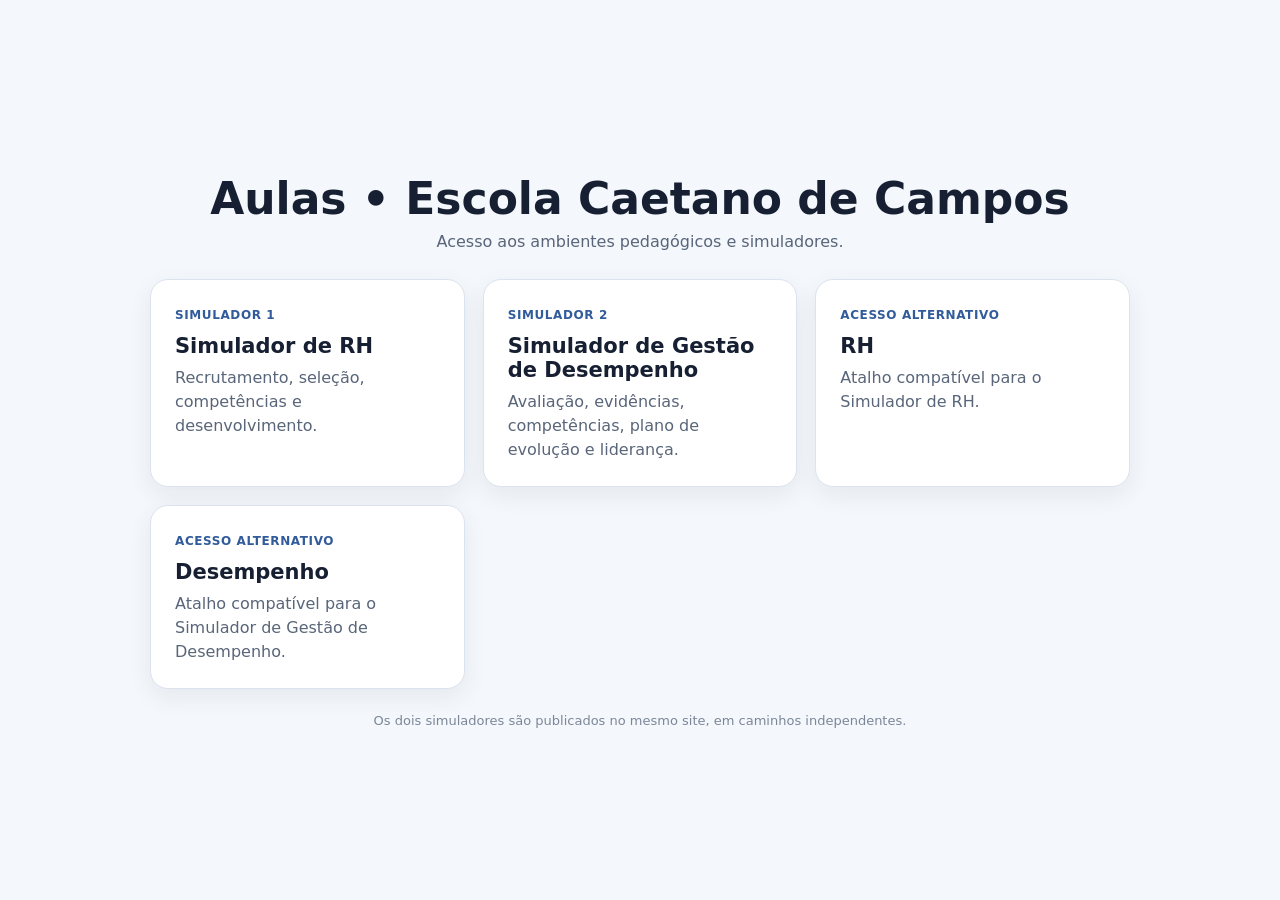
==== index.html @ e1af0ca6 "Cria página inicial estável do portal de aulas" ====
<!doctype html>
<html lang="pt-BR">
<head>
<meta charset="utf-8">
<meta name="viewport" content="width=device-width, initial-scale=1">
<title>Aulas • Escola Caetano de Campos</title>
<style>
:root{font-family:system-ui,-apple-system,Segoe UI,Roboto,Arial,sans-serif;color:#172033;background:#f4f7fb}
*{box-sizing:border-box}body{margin:0;min-height:100vh;display:flex;align-items:center;justify-content:center;padding:24px}
main{width:min(980px,100%)}header{text-align:center;margin-bottom:28px}h1{margin:0 0 8px;font-size:clamp(28px,5vw,44px)}p{margin:0;color:#596579}
.grid{display:grid;grid-template-columns:repeat(auto-fit,minmax(250px,1fr));gap:18px}
a{display:block;text-decoration:none;color:inherit;background:#fff;border:1px solid #dbe3ef;border-radius:18px;padding:24px;box-shadow:0 8px 24px rgba(23,32,51,.07);transition:.15s}
a:hover{transform:translateY(-2px);box-shadow:0 12px 30px rgba(23,32,51,.12);border-color:#aebed6}
.badge{display:inline-block;font-size:12px;font-weight:700;letter-spacing:.05em;text-transform:uppercase;margin-bottom:12px;color:#315b9b}
h2{margin:0 0 8px;font-size:21px} .desc{line-height:1.5}
footer{text-align:center;margin-top:24px;font-size:13px;color:#7b8798}
</style>
</head>
<body>
<main>
<header>
<h1>Aulas • Escola Caetano de Campos</h1>
<p>Acesso aos ambientes pedagógicos e simuladores.</p>
</header>
<section class="grid">
<a href="./simulador-rh-mvp/">
<span class="badge">Simulador 1</span><h2>Simulador de RH</h2>
<p class="desc">Recrutamento, seleção, competências e desenvolvimento.</p>
</a>
<a href="./simulador-desempenho/">
<span class="badge">Simulador 2</span><h2>Simulador de Gestão de Desempenho</h2>
<p class="desc">Avaliação, evidências, competências, plano de evolução e liderança.</p>
</a>
<a href="./rh/">
<span class="badge">Acesso alternativo</span><h2>RH</h2>
<p class="desc">Atalho compatível para o Simulador de RH.</p>
</a>
<a href="./desempenho/">
<span class="badge">Acesso alternativo</span><h2>Desempenho</h2>
<p class="desc">Atalho compatível para o Simulador de Gestão de Desempenho.</p>
</a>
</section>
<footer>Os dois simuladores são publicados no mesmo site, em caminhos independentes.</footer>
</main>
</body>
</html>
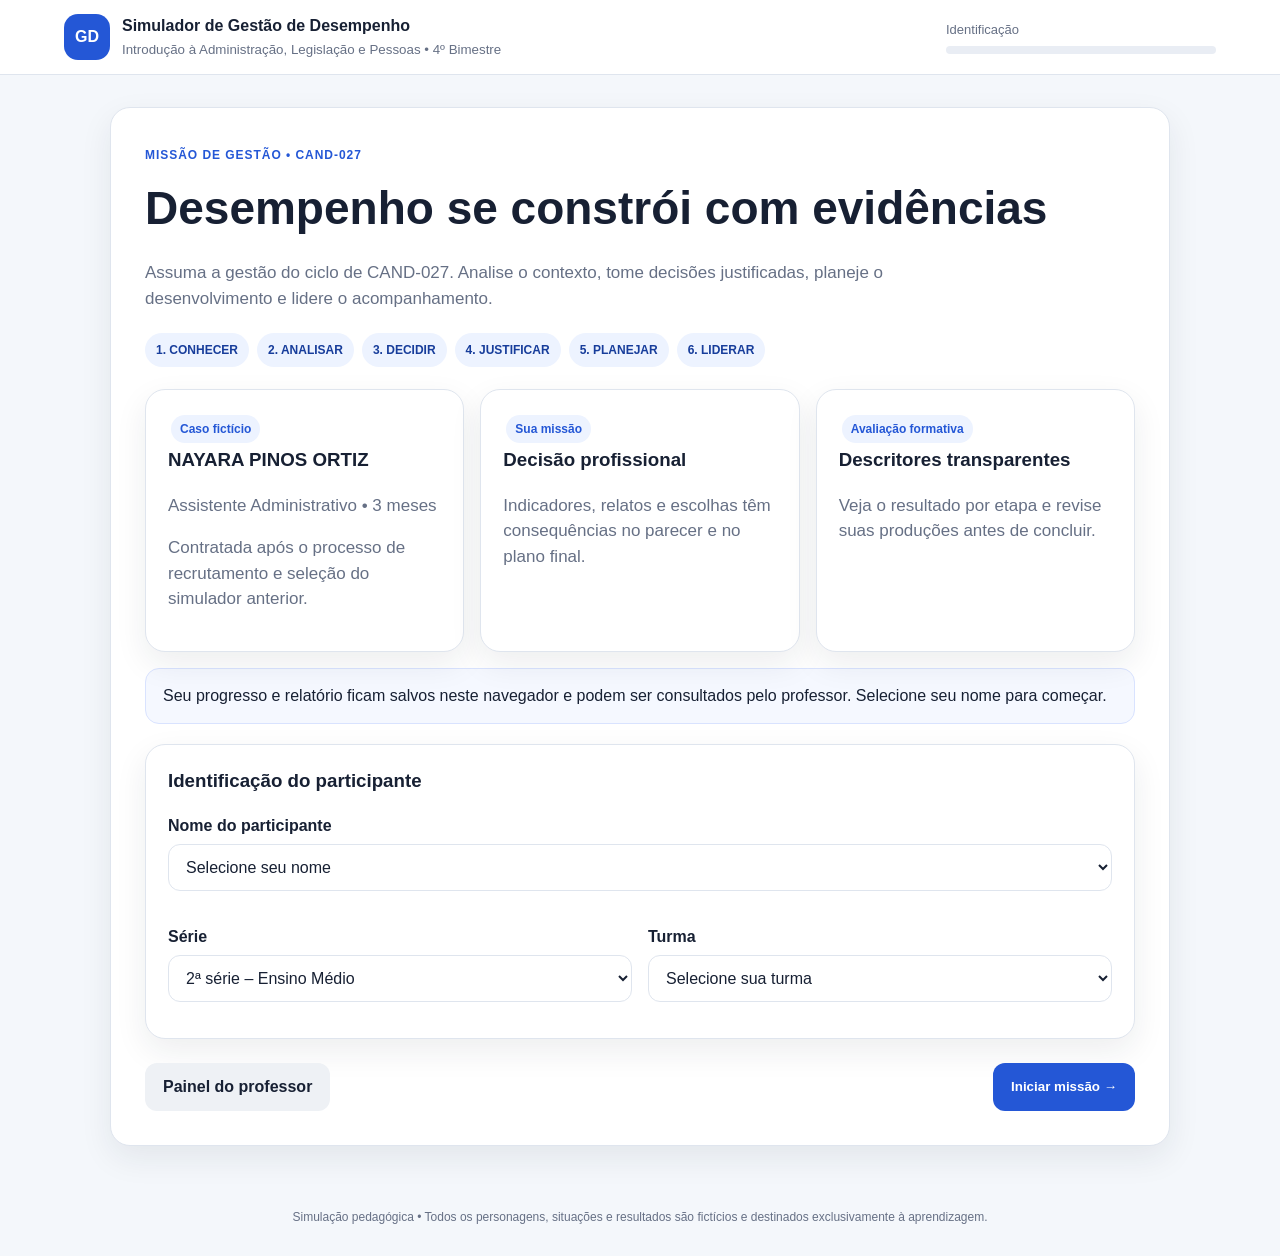
==== commit 14b2d46e: "Prepara ambiente isolado do Simulador de Gestão de Desempenho" ====
--- a/index.html
+++ b/index.html
@@ -1,46 +1,15 @@
-<!doctype html>
-<html lang="pt-BR">
-<head>
-<meta charset="utf-8">
-<meta name="viewport" content="width=device-width, initial-scale=1">
-<title>Aulas • Escola Caetano de Campos</title>
-<style>
-:root{font-family:system-ui,-apple-system,Segoe UI,Roboto,Arial,sans-serif;color:#172033;background:#f4f7fb}
-*{box-sizing:border-box}body{margin:0;min-height:100vh;display:flex;align-items:center;justify-content:center;padding:24px}
-main{width:min(980px,100%)}header{text-align:center;margin-bottom:28px}h1{margin:0 0 8px;font-size:clamp(28px,5vw,44px)}p{margin:0;color:#596579}
-.grid{display:grid;grid-template-columns:repeat(auto-fit,minmax(250px,1fr));gap:18px}
-a{display:block;text-decoration:none;color:inherit;background:#fff;border:1px solid #dbe3ef;border-radius:18px;padding:24px;box-shadow:0 8px 24px rgba(23,32,51,.07);transition:.15s}
-a:hover{transform:translateY(-2px);box-shadow:0 12px 30px rgba(23,32,51,.12);border-color:#aebed6}
-.badge{display:inline-block;font-size:12px;font-weight:700;letter-spacing:.05em;text-transform:uppercase;margin-bottom:12px;color:#315b9b}
-h2{margin:0 0 8px;font-size:21px} .desc{line-height:1.5}
-footer{text-align:center;margin-top:24px;font-size:13px;color:#7b8798}
-</style>
-</head>
-<body>
-<main>
-<header>
-<h1>Aulas • Escola Caetano de Campos</h1>
-<p>Acesso aos ambientes pedagógicos e simuladores.</p>
-</header>
-<section class="grid">
-<a href="./simulador-rh-mvp/">
-<span class="badge">Simulador 1</span><h2>Simulador de RH</h2>
-<p class="desc">Recrutamento, seleção, competências e desenvolvimento.</p>
-</a>
-<a href="./simulador-desempenho/">
-<span class="badge">Simulador 2</span><h2>Simulador de Gestão de Desempenho</h2>
-<p class="desc">Avaliação, evidências, competências, plano de evolução e liderança.</p>
-</a>
-<a href="./rh/">
-<span class="badge">Acesso alternativo</span><h2>RH</h2>
-<p class="desc">Atalho compatível para o Simulador de RH.</p>
-</a>
-<a href="./desempenho/">
-<span class="badge">Acesso alternativo</span><h2>Desempenho</h2>
-<p class="desc">Atalho compatível para o Simulador de Gestão de Desempenho.</p>
-</a>
-</section>
-<footer>Os dois simuladores são publicados no mesmo site, em caminhos independentes.</footer>
-</main>
-</body>
-</html>
+<!doctype html>
+<html lang="pt-BR">
+<head>
+<meta charset="utf-8"><meta name="viewport" content="width=device-width,initial-scale=1">
+<title>Simulador de Gestão de Desempenho</title><link rel="stylesheet" href="styles.css?v=student-access-20261003">
+</head>
+<body>
+<header class="topbar">
+  <div class="brand"><span class="brand-mark">GD</span><div><strong>Simulador de Gestão de Desempenho</strong><small>Introdução à Administração, Legislação e Pessoas • 4º Bimestre</small></div></div>
+  <div class="progress-wrap"><span id="progressText">Identificação</span><div class="progress"><i id="progressBar"></i></div></div>
+</header>
+<main id="app" class="shell"></main>
+<footer>Simulação pedagógica • Todos os personagens, situações e resultados são fictícios e destinados exclusivamente à aprendizagem.</footer>
+<script src="app.js?v=google-sheets-20261004"></script>
+</body></html>
--- a/styles.css
+++ b/styles.css
@@ -0,0 +1,4 @@
+:root{--ink:#172033;--muted:#667085;--bg:#f4f7fb;--card:#fff;--line:#dfe5ee;--primary:#2457d6;--primary2:#173d9b;--ok:#137a4b;--warn:#a15c00;--danger:#b42318;--shadow:0 12px 32px rgba(23,32,51,.08)}
+*{box-sizing:border-box}body{margin:0;font-family:Inter,Segoe UI,Arial,sans-serif;background:var(--bg);color:var(--ink);line-height:1.5}.topbar{position:sticky;top:0;z-index:10;background:#fff;border-bottom:1px solid var(--line);padding:14px 5%;display:flex;align-items:center;justify-content:space-between;gap:24px}.brand{display:flex;gap:12px;align-items:center}.brand-mark{display:grid;place-items:center;width:46px;height:46px;border-radius:14px;background:var(--primary);color:#fff;font-weight:900}.brand small{display:block;color:var(--muted);margin-top:2px}.progress-wrap{min-width:270px;color:var(--muted);font-size:13px}.progress{height:8px;background:#e9edf4;border-radius:99px;overflow:hidden;margin-top:6px}.progress i{display:block;height:100%;width:0;background:var(--primary);transition:.3s}.shell{max-width:1100px;margin:32px auto;padding:0 20px}.hero,.card{background:var(--card);border:1px solid var(--line);border-radius:20px;box-shadow:var(--shadow)}.hero{padding:34px}.hero h1{font-size:clamp(28px,4vw,46px);margin:8px 0}.hero p{color:var(--muted);font-size:17px;max-width:850px}.eyebrow{color:var(--primary);font-weight:800;text-transform:uppercase;letter-spacing:.08em;font-size:12px}.grid{display:grid;grid-template-columns:repeat(auto-fit,minmax(240px,1fr));gap:16px;margin-top:20px}.card{padding:22px}.card h3{margin-top:0}.tag{display:inline-block;padding:5px 9px;border-radius:999px;background:#edf3ff;color:var(--primary);font-size:12px;font-weight:700;margin:3px}.choice{display:block;border:1px solid var(--line);padding:16px;border-radius:14px;margin:10px 0;cursor:pointer;background:#fff;transition:.15s}.choice:hover{border-color:#9ab1ef;background:#f8faff}.choice.selected{border-color:var(--primary);background:#eef3ff}.choice input{margin-right:10px}.actions{display:flex;justify-content:space-between;gap:12px;margin-top:24px}.btn{border:0;border-radius:12px;padding:12px 18px;font-weight:800;cursor:pointer;text-decoration:none;display:inline-block}.btn.primary{background:var(--primary);color:#fff}.btn.primary:hover{background:var(--primary2)}.btn.secondary{background:#eef1f5;color:var(--ink)}.btn.danger{background:#fff0ee;color:var(--danger)}.btn:disabled{opacity:.45;cursor:not-allowed}.notice{padding:15px 17px;border-radius:14px;background:#f5f8ff;border:1px solid #d9e3ff;margin:16px 0}.metric{font-size:30px;font-weight:850}.muted{color:var(--muted)}.score{display:flex;align-items:center;gap:15px}.score-ring{width:92px;height:92px;border-radius:50%;display:grid;place-items:center;background:conic-gradient(var(--primary) var(--score),#e8ecf2 0);position:relative}.score-ring:after{content:"";position:absolute;width:70px;height:70px;border-radius:50%;background:#fff}.score-ring b{position:relative;z-index:1;font-size:20px}.field{margin:14px 0}.field label{display:block;font-weight:800;margin-bottom:6px}.field input,.field select{width:100%;padding:13px;border:1px solid var(--line);border-radius:12px;font:inherit}.stage-head{display:flex;justify-content:space-between;gap:15px;align-items:flex-start}.question{margin-top:18px}.question-number{font-size:12px;color:var(--primary);font-weight:800;text-transform:uppercase}.result-ok{color:var(--ok);font-weight:800}.result-warn{color:var(--warn);font-weight:800}.report{white-space:pre-wrap;background:#101828;color:#eef2f6;padding:20px;border-radius:14px;overflow:auto}.table-wrap{overflow:auto}.table{width:100%;border-collapse:collapse}.table th,.table td{padding:11px;border-bottom:1px solid var(--line);text-align:left;white-space:nowrap}.empty{text-align:center;padding:35px;color:var(--muted)}footer{text-align:center;color:var(--muted);font-size:12px;padding:30px}@media(max-width:760px){.topbar{align-items:flex-start;flex-direction:column}.progress-wrap{width:100%}.hero{padding:24px}.actions{flex-direction:column}.btn{width:100%;text-align:center}.stage-head{flex-direction:column}}
+.flow{display:flex;gap:8px;flex-wrap:wrap;margin:22px 0}.flow span{background:#edf3ff;color:var(--primary2);padding:8px 11px;border-radius:999px;font-size:12px;font-weight:800}.field textarea,.field select{width:100%;padding:13px;border:1px solid var(--line);border-radius:12px;font:inherit;background:#fff;color:var(--ink)}.field textarea{resize:vertical}.field input:focus,.field textarea:focus,.field select:focus{outline:3px solid #c8d6ff;border-color:var(--primary)}.field small{display:block;margin-top:5px}.detail{margin-top:22px}.small{padding:7px 10px;font-size:12px}.table{font-size:14px}.table th{background:#f8faff}.notice[role=alert]{border-color:#f2c5a5;background:#fff8f0;color:#713d12}.btn:focus-visible,a:focus-visible{outline:3px solid #8ba9ff;outline-offset:2px}@media(max-width:600px){.smart-grid{grid-template-columns:1fr}.flow{gap:5px}.flow span{font-size:11px;padding:7px 9px}}
+.smart-list{display:grid;grid-template-columns:repeat(auto-fit,minmax(min(100%,320px),1fr));gap:12px}.smart-item p{color:var(--ink);font-size:16px;margin:12px 0}@media(max-width:600px){.smart-list{grid-template-columns:1fr}}
